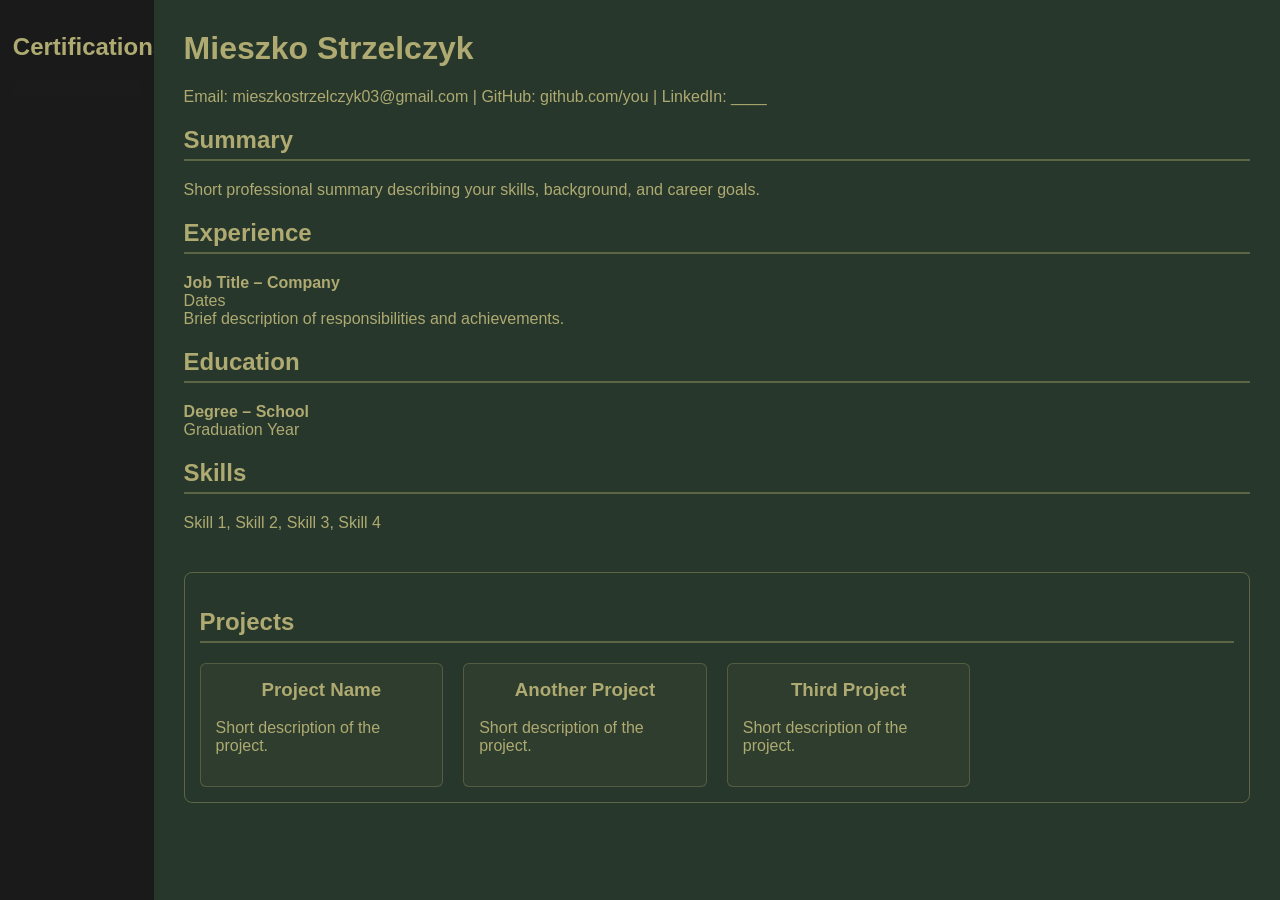
==== index.html @ 54bc4b9f "Initial commit" ====
<!DOCTYPE html>
<html lang="en">
<head>
    <meta charset="UTF-8">
    <title>My Resume</title>
    <link rel="stylesheet" href="style.css">
</head>
<body>

<div class="container">

    <div class="sidebar">
        <h2>Certifications</h2>

        <div 
        class="cert"
        data-iframe-width="190" 
        data-iframe-height="270" 
        data-share-badge-id="4c6986e8-17fd-488c-9b62-86b1fef64e0d" 
        data-share-badge-host="https://www.credly.com">
        </div>

    </div>

    <div class="main">

        <div class="resume-section">
            <h1>Mieszko Strzelczyk</h1>
            <p>Email: mieszkostrzelczyk03@gmail.com | GitHub: github.com/you | LinkedIn: ____</p>

            <h2>Summary</h2>
            <p>
                Short professional summary describing your skills,
                background, and career goals.
            </p>

            <h2>Experience</h2>
            <p>
                <strong>Job Title – Company</strong><br>
                Dates<br>
                Brief description of responsibilities and achievements.
            </p>

            <h2>Education</h2>
            <p>
                <strong>Degree – School</strong><br>
                Graduation Year
            </p>

            <h2>Skills</h2>
            <p>
                Skill 1, Skill 2, Skill 3, Skill 4
            </p>
        </div>

        <div class="projects">
            <h2>Projects</h2>

            <div class="projects-grid">
                <div class="project-card">
                    <h3>Project Name</h3>
                    <p>Short description of the project.</p>
                </div>

                <div class="project-card">
                    <h3>Another Project</h3>
                    <p>Short description of the project.</p>
                </div>

                <div class="project-card">
                    <h3>Third Project</h3>
                    <p>Short description of the project.</p>
                </div>
            </div>
        </div>
    </div>

</div>
<script type="text/javascript" async src="//cdn.credly.com/assets/utilities/embed.js"></script>
</body>
</html>
---- style.css ----
body {
    margin: 0;
    font-family: Arial, sans-serif;
    background-color: #f4f4f4;
}

.container {
    display: flex;
    min-height: 100vh;
}

.sidebar {
    width: 10%;
    background-color: #1a1a1a;
    color: rgb(174, 170, 113);
    padding: 1%;
    align-items: center;
    justify-content: center;
}

.sidebar h2 {
    text-align: center;
    margin-bottom: 20px;
}

.cert {
    display: flex;
    justify-content: center;
    margin-bottom: 20px;
    overflow: hidden;
    background-color: #1b1b1b;
    padding: 8px;
    border-radius: 6px;
    color: #f4f4f4;
}
    

.main {
    width: 90%;
    padding: 30px;
    box-sizing: border-box;
    color: rgb(174, 170, 113);
    background-color: rgb(39, 55, 43);
}

.resume-section {
    margin-bottom: 40px;
}

.resume-section h1 {
    margin-top: 0;
}

.resume-section h2,
.projects h2 {
    border-bottom: 2px solid rgba(174, 170, 113, 0.4);
    padding-bottom: 5px;
}

.projects {
    margin-top: 40px;
    padding: 20px;
    border: 1px solid rgba(174, 170, 113, 0.4);
    border-radius: 8px;
}

.projects-grid {
    display: grid;
    grid-template-columns: repeat(auto-fill, minmax(220px, 1fr));
    gap: 20px;
}

.project-card {
    padding: 15px;
    border: 1px solid rgba(174, 170, 113, 0.3);
    border-radius: 6px;
    background-color: rgba(174, 170, 113, 0.05);
}

.project-card:hover {
    background-color: rgba(174, 170, 113, 0.1);
}

.project-card h3 {
    margin-top: 0;
    text-align: center;
}

.projects {
    padding: 15px;
}
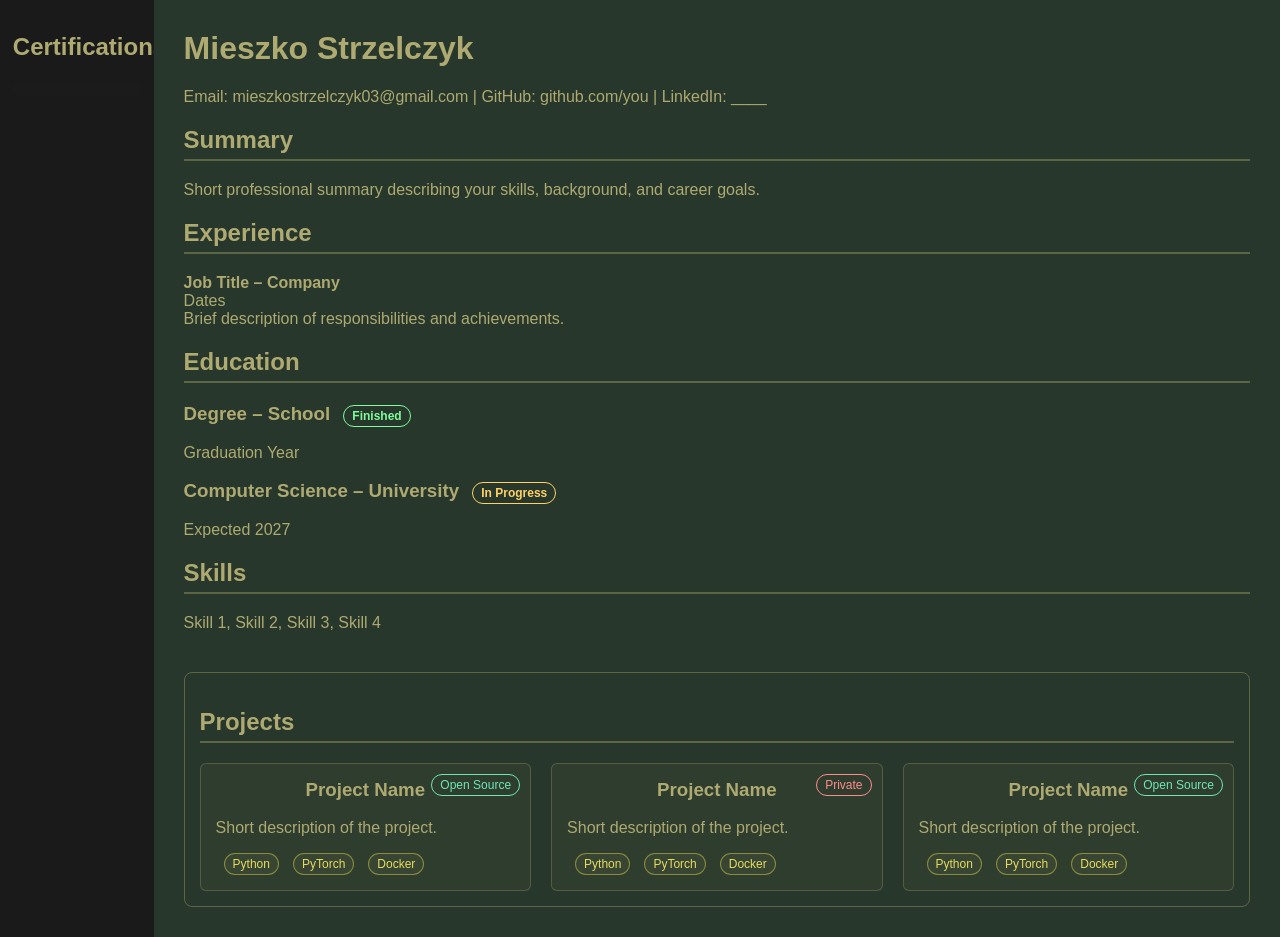
==== commit 2cc45d0a: "feat: added flares" ====
--- a/index.html
+++ b/index.html
@@ -42,10 +42,21 @@
             </p>
 
             <h2>Education</h2>
-            <p>
-                <strong>Degree – School</strong><br>
-                Graduation Year
-            </p>
+                <div class="education-item">
+                    <h3>
+                        Degree – School
+                        <span class="flare finished">Finished</span>
+                    </h3>
+                    <p>Graduation Year</p>
+                </div>
+                
+                <div class="education-item">
+                    <h3>
+                        Computer Science – University
+                        <span class="flare unfinished">In Progress</span>
+                    </h3>
+                    <p>Expected 2027</p>
+                </div>
 
             <h2>Skills</h2>
             <p>
@@ -57,20 +68,46 @@
             <h2>Projects</h2>
 
             <div class="projects-grid">
+
                 <div class="project-card">
+                    <span class="flare project-status open-source">Open Source</span>
+
                     <h3>Project Name</h3>
                     <p>Short description of the project.</p>
+
+                    <div class="tech-stack">
+                        <span class="flare tech">Python</span>
+                        <span class="flare tech">PyTorch</span>
+                        <span class="flare tech">Docker</span>
+                    </div>
                 </div>
 
                 <div class="project-card">
-                    <h3>Another Project</h3>
+                    <span class="flare project-status closed-source">Private</span>
+
+                    <h3>Project Name</h3>
                     <p>Short description of the project.</p>
+
+                    <div class="tech-stack">
+                        <span class="flare tech">Python</span>
+                        <span class="flare tech">PyTorch</span>
+                        <span class="flare tech">Docker</span>
+                    </div>
                 </div>
 
                 <div class="project-card">
-                    <h3>Third Project</h3>
+                    <span class="flare project-status open-source">Open Source</span>
+
+                    <h3>Project Name</h3>
                     <p>Short description of the project.</p>
+
+                    <div class="tech-stack">
+                        <span class="flare tech">Python</span>
+                        <span class="flare tech">PyTorch</span>
+                        <span class="flare tech">Docker</span>
+                    </div>
                 </div>
+
             </div>
         </div>
     </div>
--- a/style.css
+++ b/style.css
@@ -66,7 +66,7 @@
 
 .projects-grid {
     display: grid;
-    grid-template-columns: repeat(auto-fill, minmax(220px, 1fr));
+    grid-template-columns: repeat(3, 1fr);
     gap: 20px;
 }
 
@@ -75,6 +75,7 @@
     border: 1px solid rgba(174, 170, 113, 0.3);
     border-radius: 6px;
     background-color: rgba(174, 170, 113, 0.05);
+    position: relative;
 }
 
 .project-card:hover {
@@ -88,4 +89,52 @@
 
 .projects {
     padding: 15px;
+}
+
+.flare {
+    font-size: 0.75rem;
+    padding: 3px 8px;
+    border-radius: 12px;
+    margin-left: 8px;
+    border: 1px solid;
+    white-space: nowrap;
+}
+
+.project-status {
+    position: absolute;
+    top: 10px;
+    right: 10px;
+}
+
+.finished {
+    color: #7CFC9A;
+    border-color: #7CFC9A;
+}
+
+.unfinished {
+    color: #FFD166;
+    border-color: #FFD166;
+}
+
+.open-source {
+    color: #6EE7B7;
+    border-color: #6EE7B7;
+}
+
+.closed-source {
+    color: #FF8C8C;
+    border-color: #FF8C8C;
+}
+
+.tech-stack {
+    margin-top: 12px;
+    display: flex;
+    flex-wrap: wrap;
+    gap: 6px;
+}
+
+.tech {
+    color: rgb(229, 220, 96);
+    border-color: rgba(219, 209, 71, 0.5);
+    background-color: rgba(174,170,113,0.08);
 }
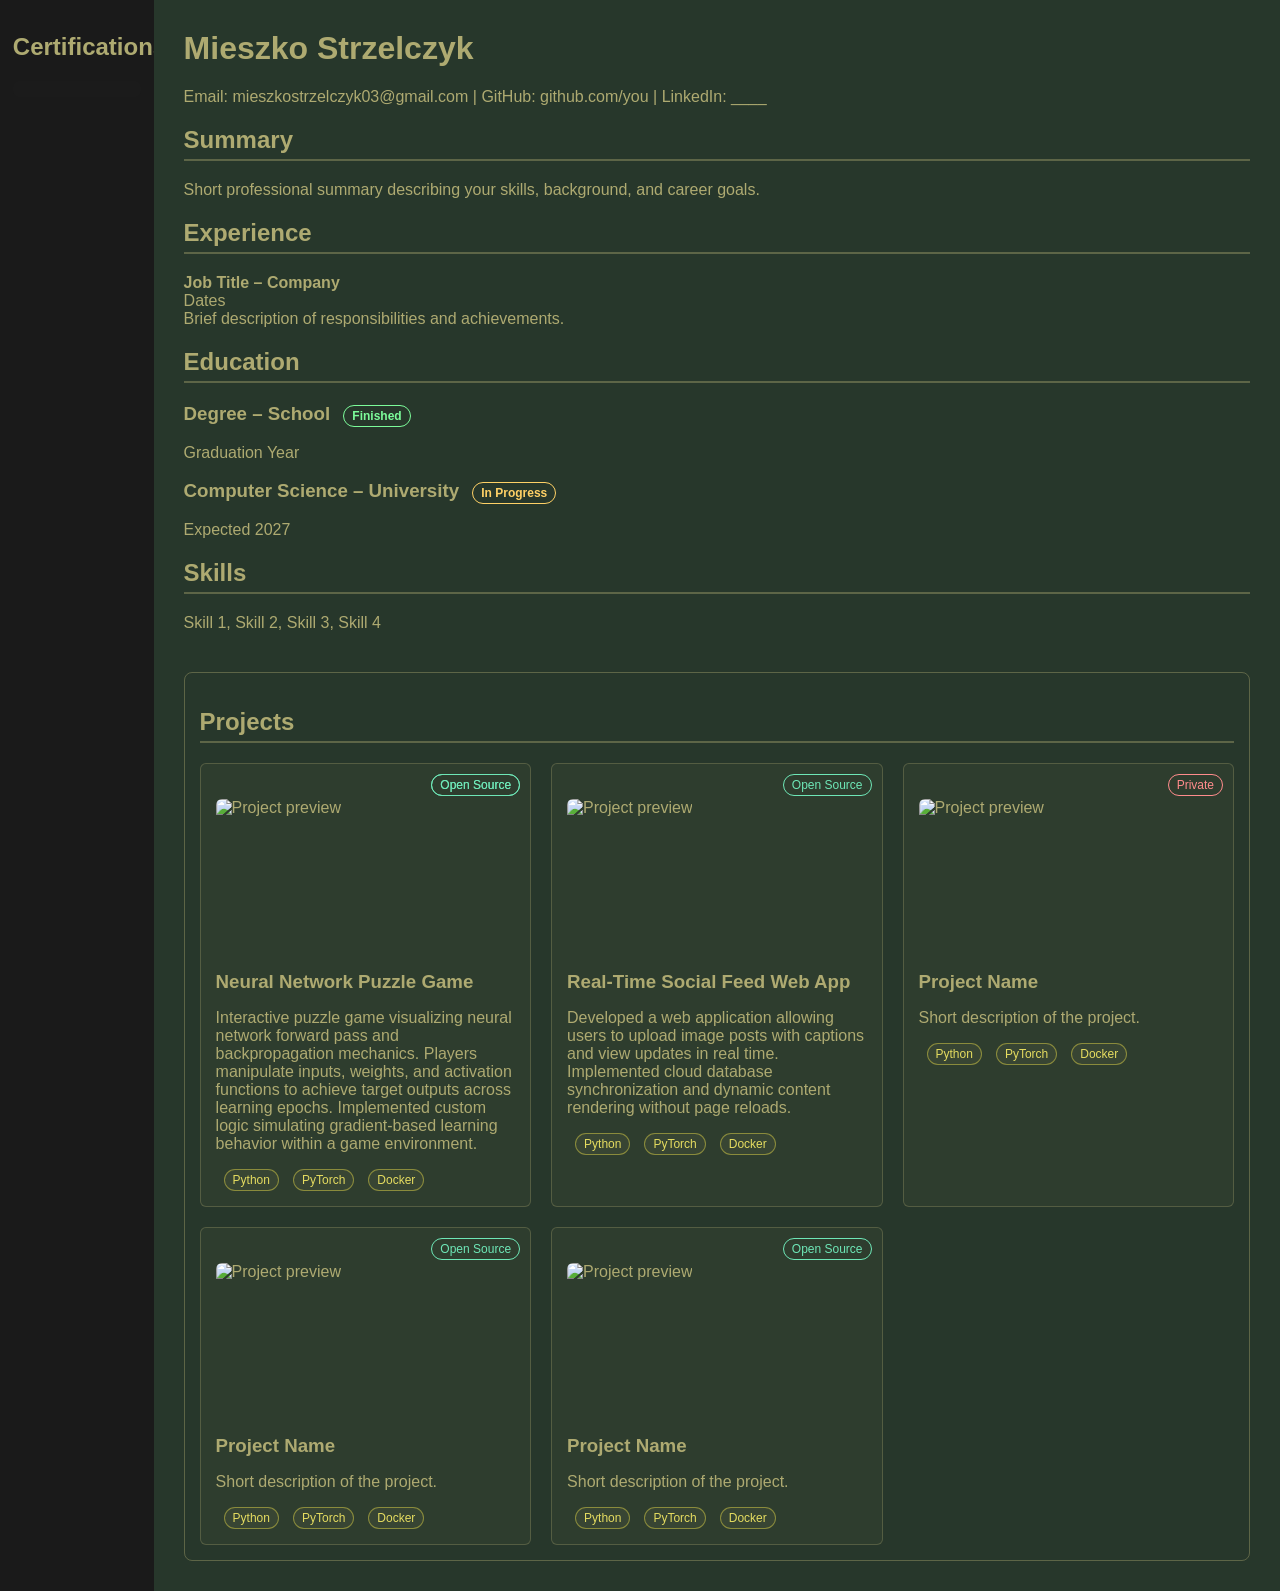
==== commit 01a789e8: "feat: added project photos, fixed flares" ====
--- a/index.html
+++ b/index.html
@@ -70,8 +70,60 @@
             <div class="projects-grid">
 
                 <div class="project-card">
+                     <div class="project-top">
+                        <span class="flare project-status open-source">Open Source</span>
+                    </div>
+
                     <span class="flare project-status open-source">Open Source</span>
 
+                    <div class="project-image">
+                        <img src="images/header.webp" alt="Project preview">
+                    </div>
+
+                    <h3>Neural Network Puzzle Game</h3>
+                    <p>Interactive puzzle game visualizing neural network forward pass and backpropagation mechanics. 
+                        Players manipulate inputs, weights, and activation functions to achieve target outputs across learning epochs. 
+                        Implemented custom logic simulating gradient-based learning behavior within a game environment.</p>
+
+                    <div class="tech-stack">
+                        <span class="flare tech">Python</span>
+                        <span class="flare tech">PyTorch</span>
+                        <span class="flare tech">Docker</span>
+                    </div>
+                </div>
+
+                <div class="project-card">
+
+                     <div class="project-top">
+                        <span class="flare project-status open-source">Open Source</span>
+                    </div>
+                    
+
+                    <div class="project-image">
+                        <img src="images/pr2.webp" alt="Project preview">
+                    </div>
+
+                    <h3>Real-Time Social Feed Web App</h3>
+                    <p>Developed a web application allowing users to upload image posts with captions and view updates in real time. 
+                        Implemented cloud database synchronization and dynamic content rendering without page reloads.</p>
+
+                    <div class="tech-stack">
+                        <span class="flare tech">Python</span>
+                        <span class="flare tech">PyTorch</span>
+                        <span class="flare tech">Docker</span>
+                    </div>
+                </div>
+
+                <div class="project-card">
+
+                     <div class="project-top">
+                        <span class="flare project-status closed-source">Private</span>
+                    </div>
+
+                    <div class="project-image">
+                        <img src="images/pr2.webp" alt="Project preview">
+                    </div>
+                    
                     <h3>Project Name</h3>
                     <p>Short description of the project.</p>
 
@@ -83,8 +135,15 @@
                 </div>
 
                 <div class="project-card">
-                    <span class="flare project-status closed-source">Private</span>
 
+                     <div class="project-top">
+                        <span class="flare project-status open-source">Open Source</span>
+                    </div>
+
+                    <div class="project-image">
+                        <img src="images/pr2.webp" alt="Project preview">
+                    </div>
+                    
                     <h3>Project Name</h3>
                     <p>Short description of the project.</p>
 
@@ -96,8 +155,15 @@
                 </div>
 
                 <div class="project-card">
-                    <span class="flare project-status open-source">Open Source</span>
 
+                     <div class="project-top">
+                        <span class="flare project-status open-source">Open Source</span>
+                    </div>
+
+                    <div class="project-image">
+                        <img src="images/pr2.webp" alt="Project preview">
+                    </div>
+                    
                     <h3>Project Name</h3>
                     <p>Short description of the project.</p>
 
@@ -108,6 +174,7 @@
                     </div>
                 </div>
 
+
             </div>
         </div>
     </div>
--- a/style.css
+++ b/style.css
@@ -84,11 +84,17 @@
 
 .project-card h3 {
     margin-top: 0;
-    text-align: center;
+    margin-bottom: 8px;
 }
 
 .projects {
     padding: 15px;
+}
+
+.project-top {
+    display: flex;
+    justify-content: flex-end;
+    margin-bottom: 20px;
 }
 
 .flare {
@@ -137,4 +143,26 @@
     color: rgb(229, 220, 96);
     border-color: rgba(219, 209, 71, 0.5);
     background-color: rgba(174,170,113,0.08);
+}
+
+.project-image {
+    width: 100%;
+    height: 160px;
+    overflow: hidden;
+    border-radius: 6px;
+    margin-bottom: 12px;
+}
+
+.project-image img {
+    width: 100%;
+    height: 100%;
+    object-fit: cover;
+}
+
+.project-image img {
+    transition: transform 0.3s ease;
+}
+
+.project-card:hover .project-image img {
+    transform: scale(1.05);
 }
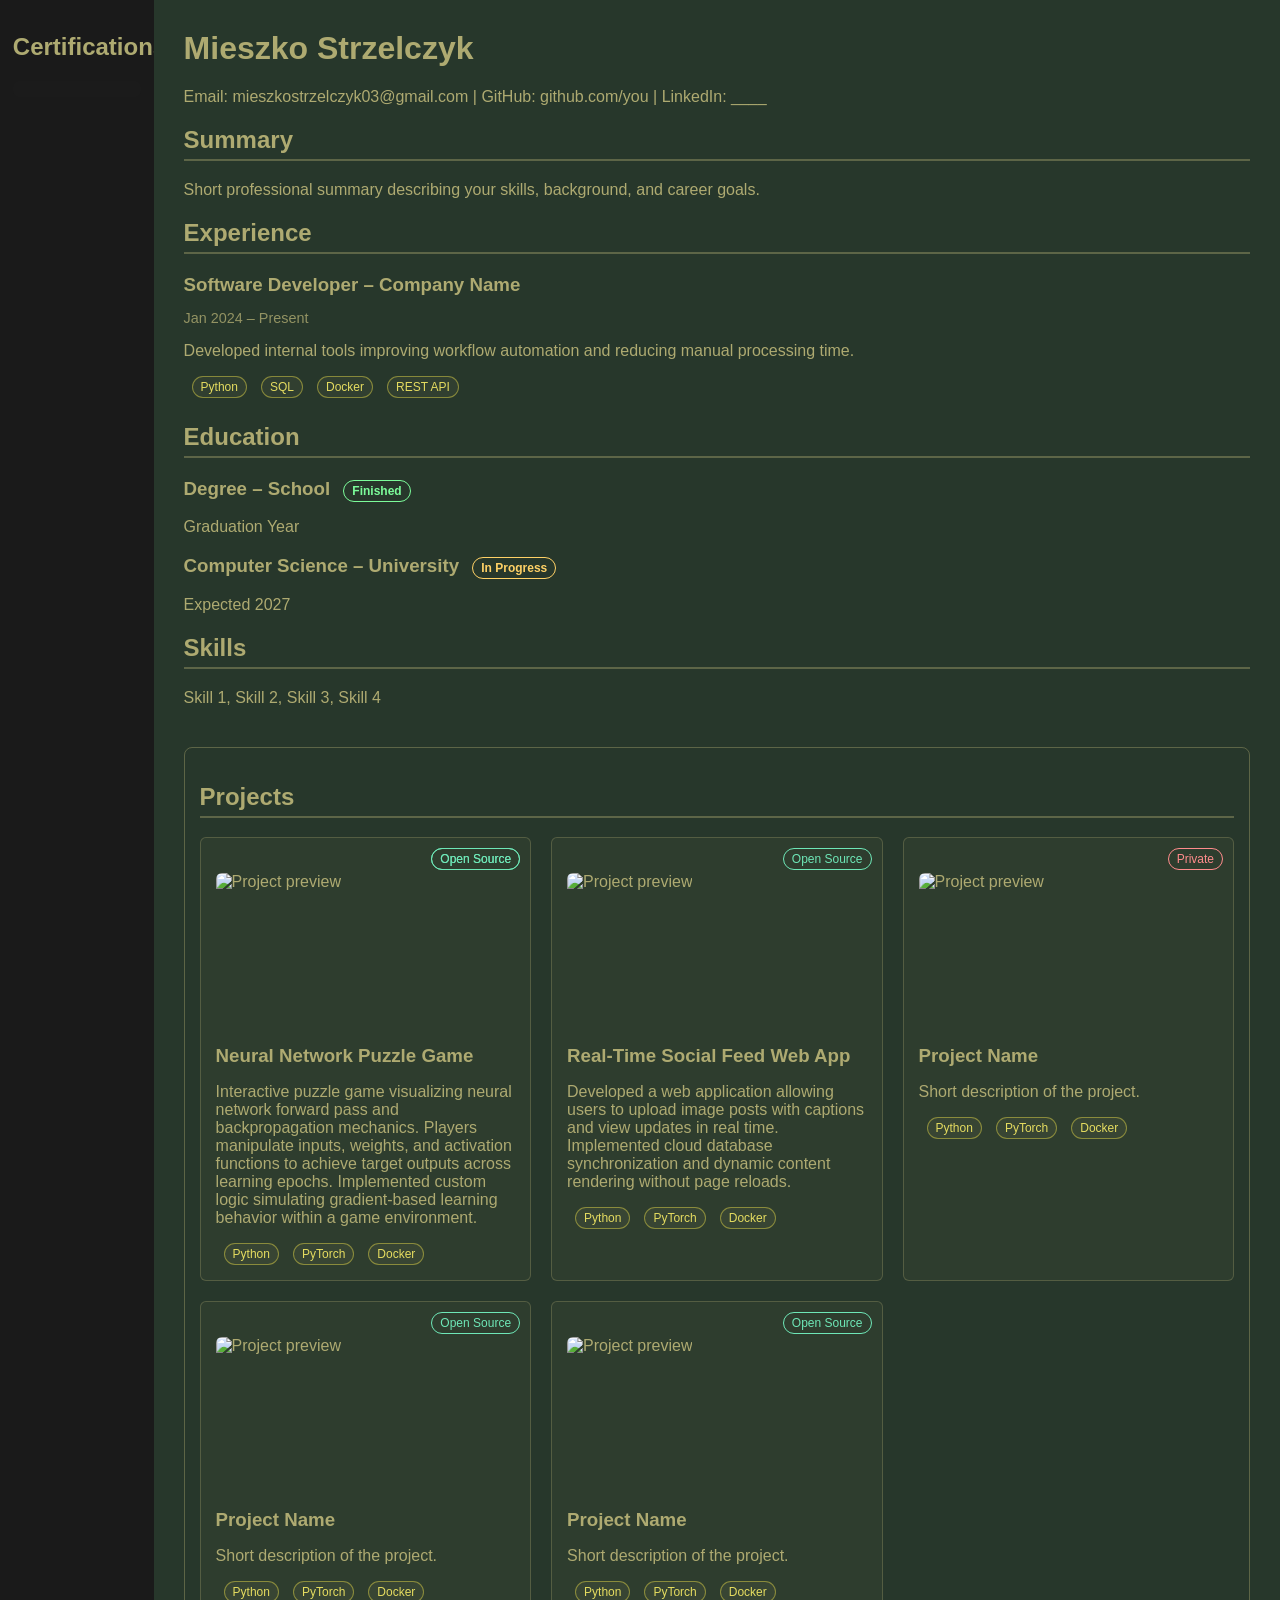
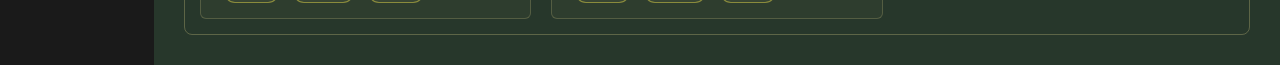
==== commit f0dfc976: "feat: polish flares" ====
--- a/index.html
+++ b/index.html
@@ -35,11 +35,29 @@
             </p>
 
             <h2>Experience</h2>
-            <p>
-                <strong>Job Title – Company</strong><br>
-                Dates<br>
-                Brief description of responsibilities and achievements.
-            </p>
+                <div class="experience-item">
+
+                    <h3>
+                        Software Developer – Company Name
+                    </h3>
+
+                    <p class="experience-dates">
+                        Jan 2024 – Present
+                    </p>
+
+                    <p>
+                        Developed internal tools improving workflow automation
+                        and reducing manual processing time.
+                    </p>
+
+                    <div class="tech-stack">
+                        <span class="flare tech">Python</span>
+                        <span class="flare tech">SQL</span>
+                        <span class="flare tech">Docker</span>
+                        <span class="flare tech">REST API</span>
+                    </div>
+
+                </div>
 
             <h2>Education</h2>
                 <div class="education-item">
--- a/style.css
+++ b/style.css
@@ -165,4 +165,14 @@
 
 .project-card:hover .project-image img {
     transform: scale(1.05);
+}
+
+.experience-item {
+    margin-bottom: 25px;
+}
+
+.experience-dates {
+    opacity: 0.8;
+    font-size: 0.9rem;
+    margin-top: -5px;
 }
